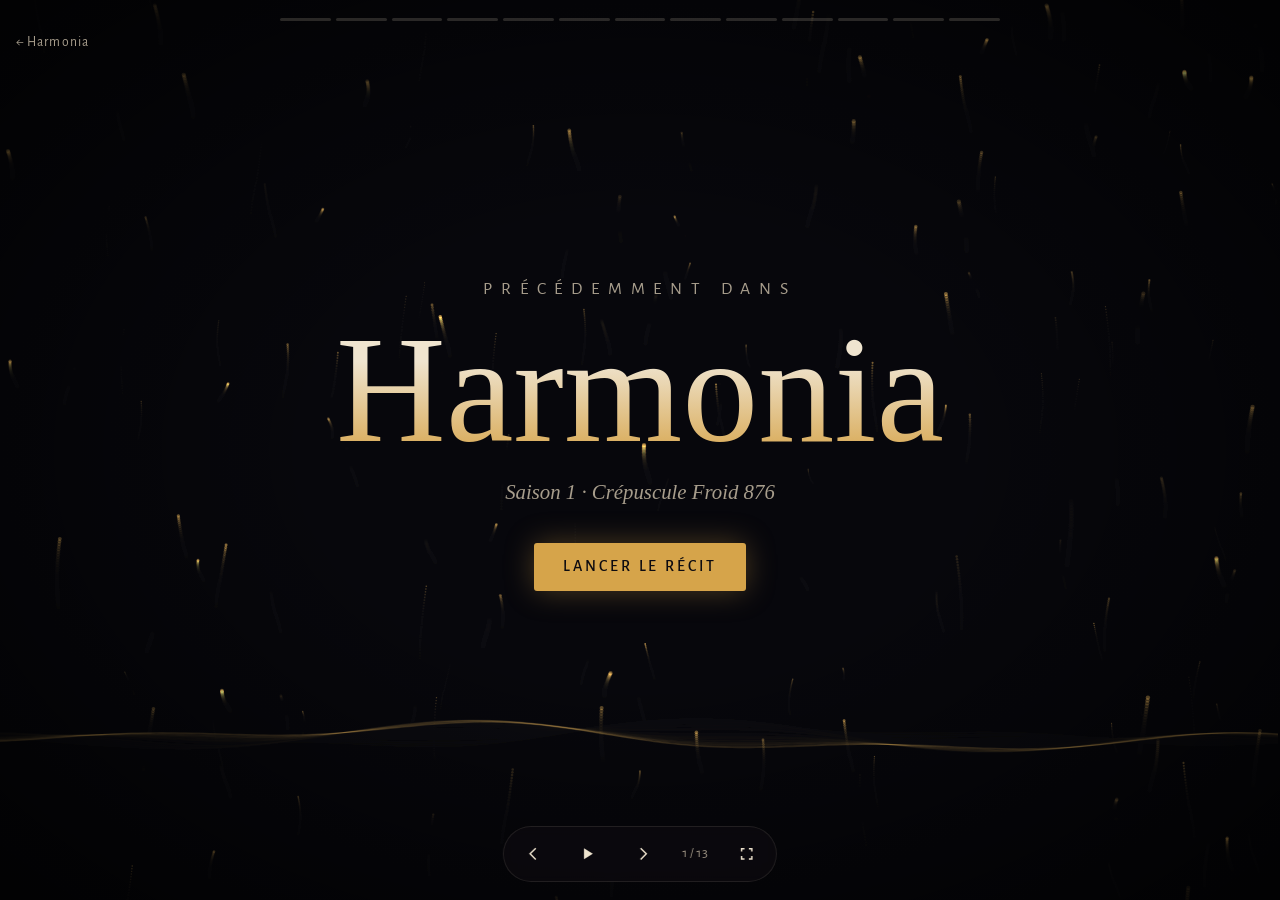
==== recap/index.html @ 4eea0a20 "Précédemment dans Harmonia : récap animé de la saison 1, lien sur l'accueil Co-Authored-By: Claude O" ====
<!doctype html>
<html lang="fr">
<head>
<meta charset="utf-8">
<meta name="viewport" content="width=device-width, initial-scale=1, viewport-fit=cover">
<title>Précédemment dans Harmonia</title>
<link rel="preconnect" href="https://fonts.googleapis.com">
<link rel="preconnect" href="https://fonts.gstatic.com" crossorigin>
<link rel="stylesheet" href="https://fonts.googleapis.com/css2?family=IM+Fell+English:ital@0;1&family=IM+Fell+English+SC&family=Alegreya+Sans:wght@400;500;700&display=swap">
<style>
/* Mise en page : une salle obscure. Une scène à la fois, plein écran, texte centré sur une toile de braises. */
:root {
  --nuit: #0d0b10;         /* fond, noir d'encre légèrement violacé */
  --parchemin: #efe4cf;    /* texte principal */
  --cendre: #a79d8c;       /* texte secondaire */
  --laiton: #d6a44a;       /* accent : technomagie, laiton des nains */
  --obsidienne: #9a6bd1;   /* violet de la Branche Obsidienne */
  --voile: rgba(13, 11, 16, .72);
  --f-titre: "IM Fell English SC", "IM Fell English", Georgia, "Times New Roman", serif;
  --f-recit: "IM Fell English", Georgia, "Times New Roman", serif;
  --f-ui: "Alegreya Sans", "Segoe UI", system-ui, sans-serif;
  color-scheme: dark;
}
html, body { height: 100%; }
body {
  margin: 0;
  background: var(--nuit);
  color: var(--parchemin);
  font-family: var(--f-recit);
  overflow: hidden;
}
#toile { position: fixed; inset: 0; width: 100%; height: 100%; display: block; }
.vignette {
  position: fixed; inset: 0; pointer-events: none;
  background: radial-gradient(ellipse at center, transparent 35%, rgba(0,0,0,.78) 100%);
}

.scene {
  position: fixed; inset: 0;
  display: flex; flex-direction: column; align-items: center; justify-content: center;
  gap: 1.1rem;
  padding: 5rem max(16px, 6vw) 7rem;
  text-align: center;
  opacity: 0; visibility: hidden;
  transition: opacity 1.1s ease, visibility 0s linear 1.1s;
}
.scene.active { opacity: 1; visibility: visible; transition: opacity 1.1s ease, visibility 0s; }

.kicker {
  font-family: var(--f-ui); font-weight: 500;
  font-size: clamp(.72rem, 1.6vw, .95rem);
  letter-spacing: .32em; text-transform: uppercase;
  color: var(--laiton);
}
.scene h2 {
  margin: 0;
  font-family: var(--f-titre); font-weight: 400;
  font-size: clamp(2rem, 6.4vw, 4.6rem);
  line-height: 1.02; text-wrap: balance;
  max-width: 18ch;
  text-shadow: 0 0 40px rgba(214,164,74,.25);
}
.scene .lignes { display: flex; flex-direction: column; gap: .7rem; max-width: 38rem; }
.scene p {
  margin: 0;
  font-size: clamp(1.05rem, 2.3vw, 1.45rem);
  line-height: 1.45; color: var(--parchemin); text-wrap: pretty;
}
.scene p.bas { color: var(--cendre); font-style: italic; }
.scene b { color: var(--laiton); font-weight: 400; }
.scene .ob { color: var(--obsidienne); }
.sep { width: 4rem; height: 1px; background: linear-gradient(90deg, transparent, var(--laiton), transparent); }

/* Apparitions : chaque élément entre au signal de la scène active */
.scene .r { opacity: 0; transform: translateY(14px); filter: blur(6px); }
.scene.active .r { animation: entre 1.2s cubic-bezier(.2,.7,.2,1) forwards; animation-delay: calc(var(--i, 0) * .9s + .35s); }
@keyframes entre { to { opacity: 1; transform: none; filter: blur(0); } }
.scene.active h2.r { animation-name: entreTitre; animation-duration: 1.8s; }
@keyframes entreTitre {
  from { opacity: 0; letter-spacing: .3em; filter: blur(10px); transform: none; }
  to { opacity: 1; letter-spacing: 0; filter: blur(0); transform: none; }
}

/* Écran titre */
.ouverture .pre { font-family: var(--f-ui); letter-spacing: .5em; text-transform: uppercase; font-size: clamp(.8rem, 2vw, 1.1rem); color: var(--cendre); }
.ouverture h1 {
  margin: 0; font-family: var(--f-titre); font-weight: 400;
  font-size: clamp(3.2rem, 13vw, 9.5rem); line-height: .95;
  background: linear-gradient(180deg, var(--parchemin) 30%, var(--laiton));
  -webkit-background-clip: text; background-clip: text; color: transparent;
}
.ouverture .sous { font-style: italic; color: var(--cendre); font-size: clamp(1rem, 2.2vw, 1.3rem); }
.lancer {
  margin-top: 1.4rem;
  font-family: var(--f-ui); font-size: 1rem; font-weight: 500; letter-spacing: .18em; text-transform: uppercase;
  color: var(--nuit); background: var(--laiton);
  border: 0; border-radius: 2px; padding: .85rem 1.8rem; cursor: pointer;
  box-shadow: 0 0 0 1px var(--laiton), 0 0 30px rgba(214,164,74,.35);
}
.lancer:hover { filter: brightness(1.1); }
.lancer:focus-visible, .ctl:focus-visible { outline: 2px solid var(--parchemin); outline-offset: 3px; }

/* Barre de progression façon « chapitres » */
.progres {
  position: fixed; left: 50%; transform: translateX(-50%);
  top: calc(env(safe-area-inset-top, 0px) + 18px);
  width: min(720px, calc(100% - 32px));
  display: flex; gap: 5px;
}
.progres span { flex: 1; height: 3px; background: rgba(239,228,207,.16); border-radius: 2px; overflow: hidden; }
.progres span i { display: block; height: 100%; width: 0; background: var(--laiton); }

.commandes {
  position: fixed; left: 50%; transform: translateX(-50%);
  bottom: calc(env(safe-area-inset-bottom, 0px) + 18px);
  display: flex; gap: .5rem; align-items: center;
  padding: .4rem; background: var(--voile); border: 1px solid rgba(239,228,207,.1); border-radius: 999px;
  backdrop-filter: blur(6px);
  transition: opacity .6s ease;
}
body.cache-ui .commandes, body.cache-ui .progres { opacity: 0; }
.ctl {
  font-family: var(--f-ui); font-size: .9rem; color: var(--parchemin);
  background: transparent; border: 0; border-radius: 999px;
  min-width: 2.6rem; height: 2.6rem; padding: 0 .9rem; cursor: pointer;
}
.ctl:hover { background: rgba(239,228,207,.1); }
.ctl svg { width: 1.1rem; height: 1.1rem; vertical-align: middle; fill: currentColor; }
.compteur { font-family: var(--f-ui); font-size: .8rem; color: var(--cendre); font-variant-numeric: tabular-nums; padding: 0 .5rem; }

/* Compte à rebours de la saison 2 */
.decompte { display: flex; gap: clamp(.8rem, 3vw, 2rem); justify-content: center; margin-top: .6rem; }
.decompte div { display: flex; flex-direction: column; align-items: center; gap: .3rem; min-width: 3.2rem; }
.decompte b {
  font-family: var(--f-titre); font-weight: 400; color: var(--laiton);
  font-size: clamp(2rem, 6vw, 3.6rem); line-height: 1; font-variant-numeric: tabular-nums;
  text-shadow: 0 0 24px rgba(214,164,74,.35);
}
.decompte span { font-family: var(--f-ui); font-size: clamp(.62rem, 1.4vw, .78rem); letter-spacing: .28em; text-transform: uppercase; color: var(--cendre); }
.decompte.fini { font-family: var(--f-titre); font-size: clamp(1.4rem, 4vw, 2.4rem); color: var(--laiton); }

.retour { position: fixed; z-index: 2; top: calc(env(safe-area-inset-top, 0px) + 34px); left: 16px; font-family: var(--f-ui); font-size: .85rem; letter-spacing: .08em; color: var(--cendre); text-decoration: none; transition: opacity .6s ease; }
.retour:hover { color: var(--laiton); }
body.cache-ui .retour { opacity: 0; }

@media (prefers-reduced-motion: reduce) {
  .scene.active .r, .scene.active h2.r { animation: none; opacity: 1; transform: none; filter: none; }
}
</style>
</head>
<body>
<a class="retour" href="../">← Harmonia</a>

<canvas id="toile" aria-hidden="true"></canvas>
<div class="vignette"></div>

<main id="scenes">
  <!-- 0 : ouverture -->
  <section class="scene ouverture active" data-mode="braises" data-teinte="laiton" data-duree="6000">
    <div class="pre r" style="--i:0">Précédemment dans</div>
    <h1 class="r" style="--i:.6">Harmonia</h1>
    <div class="sous r" style="--i:1.4">Saison 1 · Crépuscule Froid 876</div>
    <button class="lancer r" style="--i:2" id="lancer" type="button">Lancer le récit</button>
  </section>

  <section class="scene" data-mode="braises" data-teinte="laiton">
    <div class="kicker r">Valperce · 04/02/876</div>
    <h2 class="r" style="--i:.5">Accusés à tort</h2>
    <div class="lignes">
      <p class="r" style="--i:1.4">Le culte des <b>Arches du Renouveau</b> tombe. Son chef est vaincu.</p>
      <p class="r" style="--i:2.3">La vraie coupable, <b>Erindis Solastre</b>, est démasquée. Les aveux sont filmés, l'innocence du groupe proclamée dans toute la ville.</p>
      <p class="r bas" style="--i:3.2">Mais dans l'ombre, quelqu'un a vu leurs visages.</p>
    </div>
  </section>

  <section class="scene" data-mode="braises" data-teinte="laiton">
    <div class="kicker r">Le dîner de Lord Xavier Valcaris</div>
    <h2 class="r" style="--i:.5">Le Cercle des Veilleurs</h2>
    <div class="lignes">
      <p class="r" style="--i:1.4">Une invitation, un banquet, des bagues offertes sur un plateau.</p>
      <p class="r" style="--i:2.3">Cette nuit-là, la bague mord le doigt. Elle ne s'enlève plus, et un pseudonyme se grave à l'intérieur.</p>
      <p class="r bas" style="--i:3.2">Tous la portent. Sauf Lyria et Larian.</p>
    </div>
  </section>

  <section class="scene" data-mode="braises" data-teinte="laiton">
    <div class="kicker r">Première mission du Cercle</div>
    <h2 class="r" style="--i:.5">Le Coffre de Mnémarèse</h2>
    <div class="lignes">
      <p class="r" style="--i:1.4">À livrer à la guilde des marchands de la capitale naine, à un certain <b>SORRA</b>.</p>
      <p class="r" style="--i:2.3">Dans une caverne au sud de Valperce, les <b>Lueurs Vaines</b> sont pulvérisées. Le groupe repart avec le coffre et un parchemin d'invocation planaire, complet à <b>3/7</b>.</p>
    </div>
  </section>

  <section class="scene" data-mode="lueurs" data-teinte="obsidienne">
    <div class="kicker r">Chez l'alchimiste</div>
    <h2 class="r" style="--i:.5">Quelques effets secondaires</h2>
    <div class="lignes">
      <p class="r" style="--i:1.4">Des cheveux qui s'enroulent autour de tout. Un corps qui refuse de couler. Des gestes si dramatiques que la discrétion devient impossible.</p>
      <p class="r bas" style="--i:2.4">Koma, lui, n'a plus jamais marché droit.</p>
    </div>
  </section>

  <section class="scene" data-mode="lueurs" data-teinte="laiton">
    <div class="kicker r">La fosse · Le Refuge Déphasé</div>
    <h2 class="r" style="--i:.5">L'héritage d'Aelys Vhorian</h2>
    <div class="lignes">
      <p class="r" style="--i:1.4">Le père de la technomagie leur parle à travers le temps.</p>
      <p class="r" style="--i:2.3">C'est lui qui sut capturer le <b>Chant des Cieux</b> et l'enfermer dans un cristal, au cœur de la <b>Citadelle de Braem-Valor</b>.</p>
    </div>
  </section>

  <section class="scene" data-mode="houle" data-teinte="mer">
    <div class="kicker r">Tréfange</div>
    <h2 class="r" style="--i:.5">Le kraken est mort</h2>
    <div class="lignes">
      <p class="r" style="--i:1.4">Le port leur doit une fière chandelle. Et trois pierres à aiguiser.</p>
    </div>
  </section>

  <section class="scene" data-mode="braises" data-teinte="sang">
    <div class="kicker r">Forteresse de Briselince · 10/02/876</div>
    <h2 class="r" style="--i:.5">Le prix des serments</h2>
    <div class="lignes">
      <p class="r" style="--i:1.4">Larian jure la chasteté. Kagé jure de ne plus être lâche. Rompre ces serments coûtera un membre.</p>
      <p class="r" style="--i:2.4">Kagé tranche son propre bras et le confie à <b>8run0</b>, le Conservateur du Silence.</p>
      <p class="r" style="--i:3.3">Anor défie en duel le haut placé dont les traces menaient au mausolée. Trois coups de fouet. Il reste debout avec un seul point de vie.</p>
      <p class="r bas" style="--i:4.2">Larian et Varynor éveillent leur Transcendance.</p>
    </div>
  </section>

  <section class="scene" data-mode="vision" data-teinte="obsidienne">
    <div class="kicker r">Une vision du futur</div>
    <h2 class="r" style="--i:.5">Alix Gontran</h2>
    <div class="lignes">
      <p class="r" style="--i:1.4">L'Éminence de l'Ombre a désormais un nom. Et Kagé reconnaît son odeur.</p>
      <p class="r" style="--i:2.3">Dans ce futur, <b>Zeyrion, le Premier Écho</b>, tombe sous leurs coups. Koma y porte des écailles vert émeraude.</p>
      <p class="r bas" style="--i:3.3">Puis la vision s'arrête.</p>
    </div>
  </section>

  <section class="scene" data-mode="sable" data-teinte="sable">
    <div class="kicker r">Le désert · La Pierre Soleil</div>
    <h2 class="r" style="--i:.5">Moussym contre Longterroi</h2>
    <div class="lignes">
      <p class="r" style="--i:1.4">Le conseiller Edgard trahit les Moussym. Il allume toutes les urnes, et Varynor l'abat.</p>
      <p class="r" style="--i:2.3">Un ver des sables offre une nouvelle coupe de cheveux à Varynor et à Ravoka.</p>
      <p class="r bas" style="--i:3.2">Au Bastion de Fomane, pour avoir sauvé la foule du marché, on leur tend des billets de train.</p>
    </div>
  </section>

  <section class="scene" data-mode="vitesse" data-teinte="laiton">
    <div class="kicker r">Le Train Frelon · Direction Gravathor</div>
    <h2 class="r" style="--i:.5">Tout le monde à bord</h2>
    <div class="lignes">
      <p class="r" style="--i:1.4">Le commandant nain est des Veilleurs. Il leur confie une alarme, au cas où la cargaison serait attaquée.</p>
      <p class="r" style="--i:2.3">Elle l'est. Des silhouettes en <span class="ob">violet</span>, une bagarre générale au wagon-restaurant.</p>
      <p class="r bas" style="--i:3.2">Koma a perdu sa pièce porte-bonheur. Varynor en dessine le symbole : celui de sa famille, au clan des Dragons.</p>
    </div>
  </section>

  <section class="scene" data-mode="vision" data-teinte="obsidienne">
    <div class="kicker r">Dans l'orbe</div>
    <h2 class="r" style="--i:.5">La Branche <span class="ob">Obsidienne</span></h2>
    <div class="lignes">
      <p class="r" style="--i:1.4"><b>Kael</b>, <b>Mirel</b>, <b>Dregar</b>, <b>Syris</b>. Quatre transcendants qui refusent que les Veilleurs mettent la main sur le Chant.</p>
      <p class="r" style="--i:2.4">Ils s'enfuient avec l'orbe.</p>
      <p class="r bas" style="--i:3.3">Et laissent l'or derrière eux.</p>
    </div>
  </section>

  <section class="scene ouverture" data-mode="vitesse" data-teinte="laiton" data-duree="9000">
    <div class="kicker r">18/02/876 · 12h30</div>
    <h2 class="r" style="--i:.5">Le train file vers Gravathor</h2>
    <div class="sep r" style="--i:1.4"></div>
    <div class="sous r" style="--i:1.8">Harmonia · Saison 2</div>
    <div class="decompte r" style="--i:2.6" id="decompte" role="timer" aria-label="Temps restant avant la saison 2">
      <div><b id="dj">--</b><span>jours</span></div>
      <div><b id="dh">--</b><span>heures</span></div>
      <div><b id="dm">--</b><span>minutes</span></div>
      <div><b id="ds">--</b><span>secondes</span></div>
    </div>
  </section>
</main>

<div class="progres" id="progres" aria-hidden="true"></div>

<nav class="commandes" aria-label="Commandes du récit">
  <button class="ctl" id="prec" type="button" aria-label="Scène précédente"><svg viewBox="0 0 24 24"><path d="M15.5 5 8.5 12l7 7-1.4 1.4L5.7 12l8.4-8.4z"/></svg></button>
  <button class="ctl" id="lecture" type="button" aria-label="Lecture"><svg viewBox="0 0 24 24" id="icoLecture"><path d="M7 4.5v15l12-7.5z"/></svg></button>
  <button class="ctl" id="suiv" type="button" aria-label="Scène suivante"><svg viewBox="0 0 24 24"><path d="M8.5 5l7 7-7 7 1.4 1.4 8.4-8.4-8.4-8.4z"/></svg></button>
  <span class="compteur" id="compteur">1 / 13</span>
  <button class="ctl" id="plein" type="button" aria-label="Plein écran"><svg viewBox="0 0 24 24"><path d="M4 9V4h5v2H6v3zm11-5h5v5h-2V6h-3zM6 15v3h3v2H4v-5zm12 0h2v5h-5v-2h3z"/></svg></button>
</nav>

<script>
(() => {
  const scenes = [...document.querySelectorAll('.scene')];
  const progres = document.getElementById('progres');
  const compteur = document.getElementById('compteur');
  const btnLecture = document.getElementById('lecture');
  const ico = document.getElementById('icoLecture');
  const calme = matchMedia('(prefers-reduced-motion: reduce)').matches;

  // Durée : assez pour lire à voix haute, calculée sur la longueur du texte
  const durees = scenes.map(s => +s.dataset.duree || Math.max(7000, s.textContent.trim().length * 62 + 3500));
  scenes.forEach(() => { const b = document.createElement('span'); b.appendChild(document.createElement('i')); progres.appendChild(b); });
  const barres = [...progres.querySelectorAll('i')];

  let idx = 0, enLecture = false, ecoule = 0, dernier = 0;

  function montrer(n) {
    idx = Math.max(0, Math.min(scenes.length - 1, n));
    scenes.forEach((s, i) => {
      s.classList.toggle('active', i === idx);
      if (i === idx) { s.querySelectorAll('.r').forEach(el => { el.style.animation = 'none'; el.offsetHeight; el.style.animation = ''; }); }
    });
    barres.forEach((b, i) => b.style.width = i < idx ? '100%' : '0');
    compteur.textContent = (idx + 1) + ' / ' + scenes.length;
    ecoule = 0;
    ambiance(scenes[idx].dataset.mode, scenes[idx].dataset.teinte);
  }
  function lecture(v) {
    enLecture = v;
    ico.innerHTML = v ? '<path d="M6 4.5h4v15H6zm8 0h4v15h-4z"/>' : '<path d="M7 4.5v15l12-7.5z"/>';
    btnLecture.setAttribute('aria-label', v ? 'Pause' : 'Lecture');
    dernier = performance.now();
  }
  function tic(t) {
    if (enLecture) {
      ecoule += t - dernier;
      barres[idx].style.width = Math.min(100, ecoule / durees[idx] * 100) + '%';
      if (ecoule >= durees[idx]) {
        if (idx < scenes.length - 1) montrer(idx + 1); else lecture(false);
      }
    }
    dernier = t;
    requestAnimationFrame(tic);
  }
  requestAnimationFrame(tic);

  document.getElementById('lancer').addEventListener('click', () => { montrer(1); lecture(true); });
  btnLecture.addEventListener('click', () => {
    if (!enLecture && idx === scenes.length - 1) montrer(0);
    if (!enLecture && idx === 0) montrer(1);
    lecture(!enLecture);
  });
  document.getElementById('prec').addEventListener('click', () => montrer(idx - 1));
  document.getElementById('suiv').addEventListener('click', () => montrer(idx + 1));
  document.getElementById('plein').addEventListener('click', () => {
    const p = document.fullscreenElement ? document.exitFullscreen() : document.documentElement.requestFullscreen?.();
    p?.catch?.(() => {});
  });
  addEventListener('keydown', e => {
    if (e.key === 'ArrowRight') montrer(idx + 1);
    else if (e.key === 'ArrowLeft') montrer(idx - 1);
    else if (e.key === ' ' && e.target.tagName !== 'BUTTON') { e.preventDefault(); btnLecture.click(); }
    else if (e.key === 'f' || e.key === 'F') document.getElementById('plein').click();
  });

  // Les commandes s'effacent pendant la lecture, reviennent au mouvement de la souris
  let minuteur;
  const reveil = () => { document.body.classList.remove('cache-ui'); clearTimeout(minuteur); minuteur = setTimeout(() => { if (enLecture) document.body.classList.add('cache-ui'); }, 2500); };
  ['mousemove', 'touchstart', 'keydown'].forEach(ev => addEventListener(ev, reveil, { passive: true }));

  /* ---------- Toile d'ambiance ---------- */
  const cv = document.getElementById('toile'), cx = cv.getContext('2d');
  const TEINTES = {
    laiton: [214, 164, 74], obsidienne: [154, 107, 209], mer: [92, 170, 190],
    sang: [200, 70, 50], sable: [222, 180, 110]
  };
  let W, H, dpr, parts = [], mode = 'braises', couleur = TEINTES.laiton.slice(), cible = TEINTES.laiton;
  function taille() {
    dpr = Math.min(devicePixelRatio || 1, 2);
    W = cv.width = innerWidth * dpr; H = cv.height = innerHeight * dpr;
  }
  addEventListener('resize', taille); taille();
  const N = calme ? 40 : 160;
  function neuve(p = {}) {
    p.x = Math.random() * W; p.y = Math.random() * H;
    p.r = (Math.random() * 1.8 + .4) * dpr; p.v = Math.random() * .6 + .2;
    p.a = Math.random(); p.ph = Math.random() * 6.28; return p;
  }
  for (let i = 0; i < N; i++) parts.push(neuve());
  function ambiance(m, t) { mode = m || 'braises'; cible = TEINTES[t] || TEINTES.laiton; }

  let t0 = 0;
  function dessin(t) {
    const dt = Math.min(50, t - t0) / 16.7; t0 = t;
    for (let k = 0; k < 3; k++) couleur[k] += (cible[k] - couleur[k]) * .03;
    const [r, g, b] = couleur.map(Math.round);
    cx.globalCompositeOperation = 'source-over';
    cx.fillStyle = mode === 'vitesse' ? 'rgba(13,11,16,.28)' : 'rgba(13,11,16,.22)';
    cx.fillRect(0, 0, W, H);
    cx.globalCompositeOperation = 'lighter';
    const vit = calme ? .25 : 1;
    for (const p of parts) {
      p.ph += .02 * dt;
      if (mode === 'braises') { p.y -= p.v * 1.2 * dt * dpr * vit; p.x += Math.sin(p.ph) * .4 * dpr * vit; }
      else if (mode === 'lueurs') { p.y -= p.v * .35 * dt * dpr * vit; p.x += Math.cos(p.ph * .7) * .3 * dpr * vit; }
      else if (mode === 'vision') { const dx = p.x - W / 2, dy = p.y - H / 2; p.x += (-dy * .0016 + dx * .0012) * dt * vit; p.y += (dx * .0016 + dy * .0012) * dt * vit; }
      else if (mode === 'houle') { p.x += p.v * .6 * dt * dpr * vit; p.y += Math.sin(p.ph + p.x * .004) * .6 * dpr * vit; }
      else if (mode === 'sable') { p.x += p.v * 2.4 * dt * dpr * vit; p.y += (Math.sin(p.ph) * .3 + .25) * dpr * vit; }
      else if (mode === 'vitesse') { p.x -= p.v * 16 * dt * dpr * vit; }
      if (p.y < -10 || p.y > H + 10 || p.x < -60 || p.x > W + 60) {
        neuve(p);
        if (mode === 'braises' || mode === 'lueurs') p.y = H + 5;
        if (mode === 'vitesse') p.x = W + 40;
        if (mode === 'houle' || mode === 'sable') p.x = -20;
      }
      const clign = .45 + .55 * Math.sin(p.ph * 1.7 + p.a * 6);
      cx.fillStyle = `rgba(${r},${g},${b},${(.25 + .6 * p.a) * clign})`;
      if (mode === 'vitesse') {
        cx.fillRect(p.x, p.y, p.v * 70 * dpr, p.r * .7);
      } else {
        cx.beginPath(); cx.arc(p.x, p.y, p.r, 0, 6.283); cx.fill();
      }
    }
    // Le Chant des Cieux : une onde qui court en bas de l'écran
    cx.strokeStyle = `rgba(${r},${g},${b},.18)`; cx.lineWidth = 1.2 * dpr; cx.beginPath();
    const base = H * .82, amp = 14 * dpr;
    for (let x = 0; x <= W; x += 6 * dpr) {
      const y = base + Math.sin(x * .006 / dpr + t * .0012) * amp * Math.sin(x / W * Math.PI) + Math.sin(x * .017 / dpr - t * .002) * amp * .35;
      x === 0 ? cx.moveTo(x, y) : cx.lineTo(x, y);
    }
    cx.stroke();
    requestAnimationFrame(dessin);
  }
  requestAnimationFrame(dessin);

  // Compte à rebours : samedi 10/10/2026 à 23h59, heure de Paris (même échéance que les Profondeurs des Sept Sceaux)
  const REPRISE = new Date('2026-10-10T23:59:00+02:00');
  const boite = document.getElementById('decompte');
  const deux = n => String(n).padStart(2, '0');
  function decompte() {
    const reste = REPRISE - Date.now();
    if (reste <= 0) { boite.classList.add('fini'); boite.textContent = 'La saison 2 a commencé'; return; }
    const s = Math.floor(reste / 1000);
    document.getElementById('dj').textContent = Math.floor(s / 86400);
    document.getElementById('dh').textContent = deux(Math.floor(s / 3600) % 24);
    document.getElementById('dm').textContent = deux(Math.floor(s / 60) % 60);
    document.getElementById('ds').textContent = deux(s % 60);
    setTimeout(decompte, 1000 - (Date.now() % 1000));
  }
  decompte();

  montrer(0);
})();
</script>
</body>
</html>
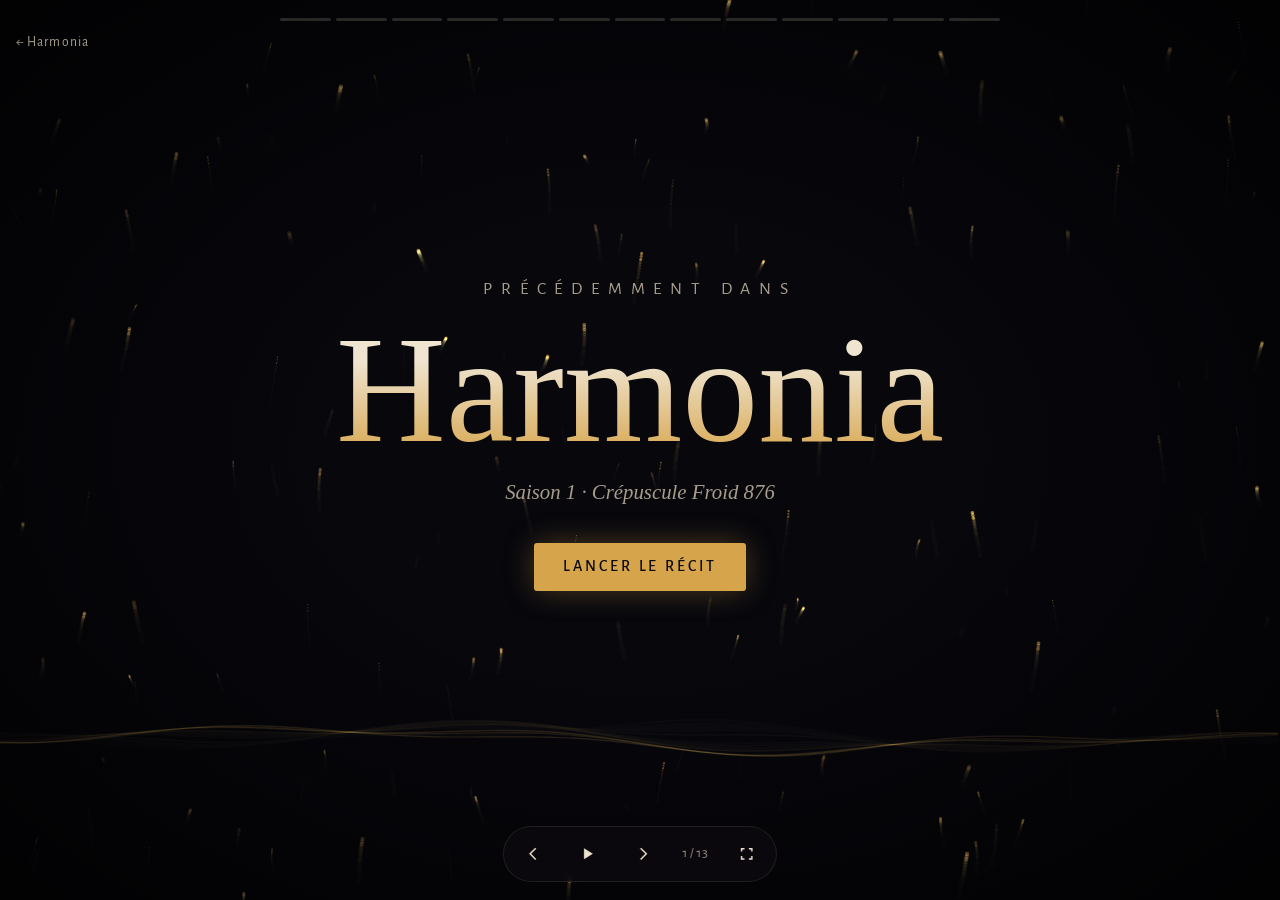
==== commit 150a9005: "Liens vers les fichiers index.html (fonctionnent aussi en local) Co-Authored-By: Claude Opus 5.5 <no" ====
--- a/recap/index.html
+++ b/recap/index.html
@@ -149,7 +149,7 @@
 </style>
 </head>
 <body>
-<a class="retour" href="../">← Harmonia</a>
+<a class="retour" href="../index.html">← Harmonia</a>
 
 <canvas id="toile" aria-hidden="true"></canvas>
 <div class="vignette"></div>
